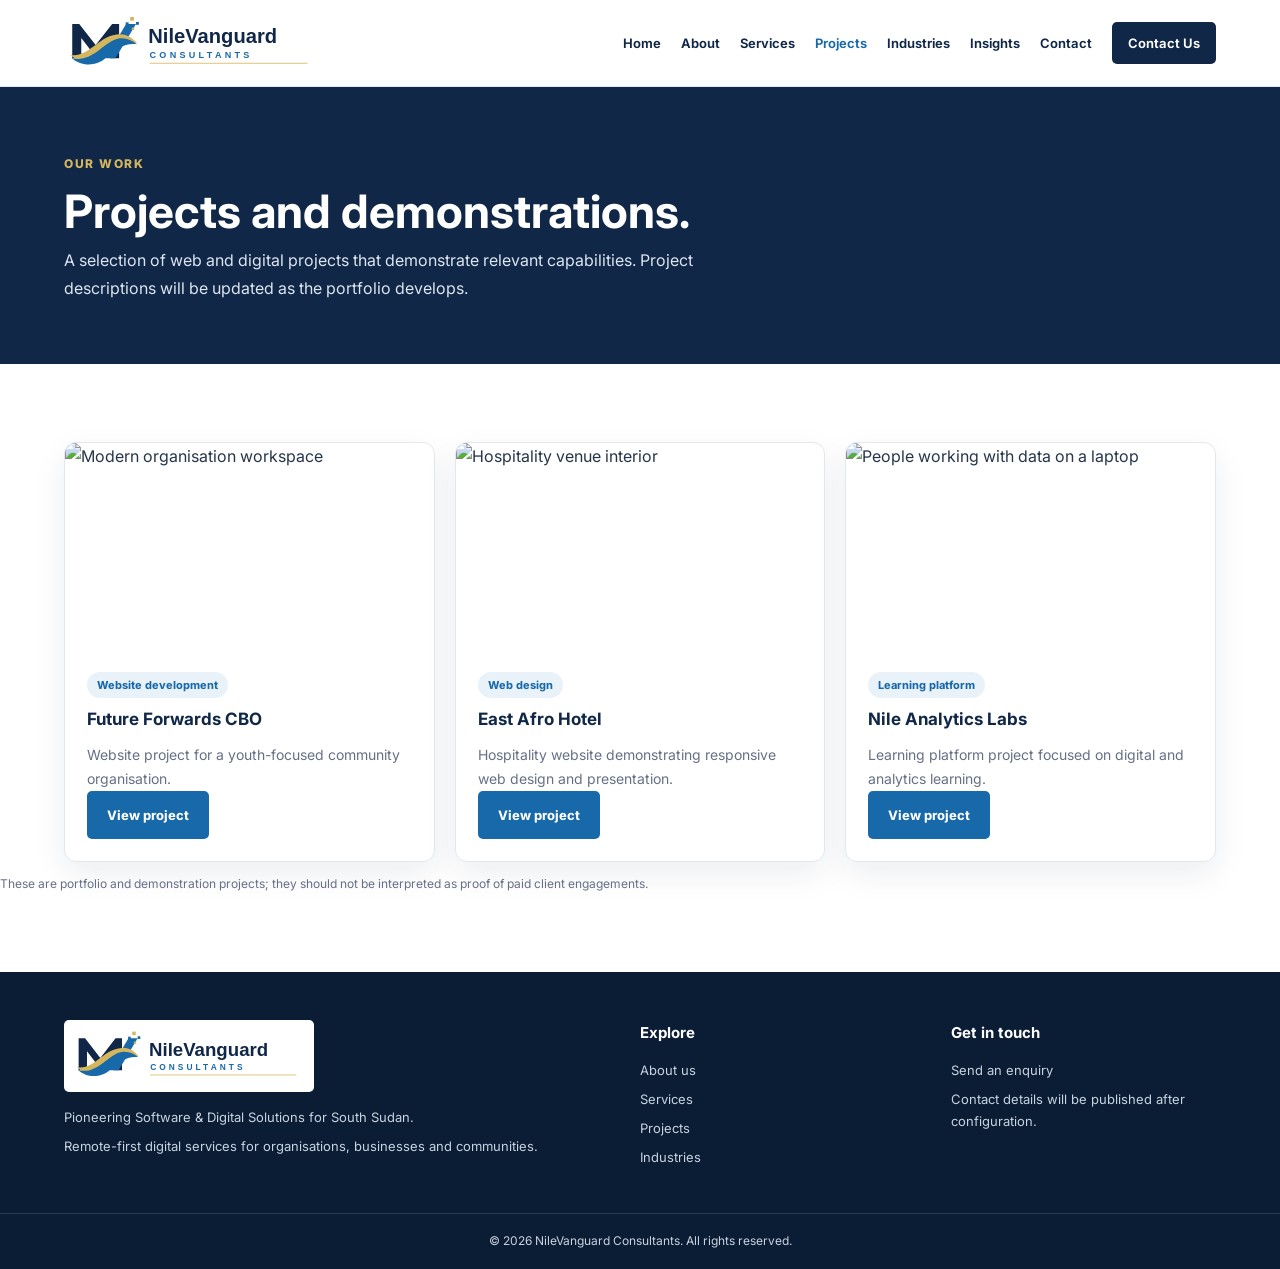
==== projects.html @ 3fd6c121 "first commit" ====
<!DOCTYPE html>
<html lang="en"><head><meta charset="UTF-8"><meta name="viewport" content="width=device-width, initial-scale=1.0">
<title>Projects | NileVanguard Consultants</title><meta name="description" content="Selected demonstration projects and portfolio work.">
<link rel="icon" href="assets/logo/favicon.svg" type="image/svg+xml"><link rel="stylesheet" href="css/style.css">
<link rel="preconnect" href="https://fonts.googleapis.com"><link rel="preconnect" href="https://fonts.gstatic.com" crossorigin>
<link href="https://fonts.googleapis.com/css2?family=Inter:wght@400;500;600;700;800&display=swap" rel="stylesheet"></head>
<body><header class="site-header"><div class="container navbar">
<a class="brand" href="index.html"><img src="assets/logo/nilevanguard-logo.svg" alt="NileVanguard Consultants"></a>
<button class="menu-toggle" id="menuToggle" aria-label="Open navigation" aria-expanded="false">☰</button>
<nav class="nav-links" id="navLinks"><a href="index.html" class="">Home</a><a href="about.html" class="">About</a><a href="services.html" class="">Services</a><a href="projects.html" class="active">Projects</a><a href="industries.html" class="">Industries</a><a href="insights.html" class="">Insights</a><a href="contact.html" class="">Contact</a><a class="nav-contact" href="contact.html">Contact Us</a></nav>
</div></header><main>
<section class="page-hero"><div class="container"><span class="eyebrow">Our work</span><h1>Projects and demonstrations.</h1><p>A selection of web and digital projects that demonstrate relevant capabilities. Project descriptions will be updated as the portfolio develops.</p></div></section>
<section class="section"><div class="container cards">
<article class="card project-card"><img src="https://images.unsplash.com/photo-1497366754035-f200968a6e72?auto=format&amp;fit=crop&amp;w=900&amp;q=80" alt="Modern organisation workspace"><div class="project-copy"><span class="tag">Website development</span><h3>Future Forwards CBO</h3><p>Website project for a youth-focused community organisation.</p><p><a class="btn btn-blue" href="https://nhialmabior.github.io/Future_Forwards_Complete/" target="_blank" rel="noopener">View project</a></p></div></article>
<article class="card project-card"><img src="https://images.unsplash.com/photo-1517248135467-4c7edcad34c4?auto=format&amp;fit=crop&amp;w=900&amp;q=80" alt="Hospitality venue interior"><div class="project-copy"><span class="tag">Web design</span><h3>East Afro Hotel</h3><p>Hospitality website demonstrating responsive web design and presentation.</p><p><a class="btn btn-blue" href="https://eastafrohotel.netlify.app/" target="_blank" rel="noopener">View project</a></p></div></article>
<article class="card project-card"><img src="https://images.unsplash.com/photo-1454165804606-c3d57bc86b40?auto=format&amp;fit=crop&amp;w=900&amp;q=80" alt="People working with data on a laptop"><div class="project-copy"><span class="tag">Learning platform</span><h3>Nile Analytics Labs</h3><p>Learning platform project focused on digital and analytics learning.</p><p><a class="btn btn-blue" href="https://nhialmabior.github.io/Nile-Analytics-Labs-Learning-Platform/" target="_blank" rel="noopener">View project</a></p></div></article>
</div><p class="form-note">These are portfolio and demonstration projects; they should not be interpreted as proof of paid client engagements.</p></section>
</main><footer class="site-footer"><div class="container footer-grid">
<div><img class="footer-logo" src="assets/logo/nilevanguard-logo.svg" alt="NileVanguard Consultants"><p>Pioneering Software &amp; Digital Solutions for South Sudan.</p><p>Remote-first digital services for organisations, businesses and communities.</p></div>
<div><h3>Explore</h3><a href="about.html">About us</a><a href="services.html">Services</a><a href="projects.html">Projects</a><a href="industries.html">Industries</a></div>
<div><h3>Get in touch</h3><a href="contact.html">Send an enquiry</a><p>Contact details will be published after configuration.</p></div>
</div><div class="footer-bottom"><div class="container">© <span class="year"></span> NileVanguard Consultants. All rights reserved.</div></div></footer><script src="js/main.js"></script></body></html>
---- css/style.css ----
:root {
  --navy: #102747;
  --blue: #1769AA;
  --gold: #D6B65D;
  --white: #FFFFFF;
  --light: #F3F5F7;
  --ink: #26364A;
  --muted: #667085;
  --line: #E3E8EF;
  --radius: 12px;
  --shadow: 0 12px 32px rgba(16,39,71,.08);
}
* { box-sizing: border-box; margin: 0; padding: 0; }
html { scroll-behavior: smooth; }
body { font-family: Inter, Arial, sans-serif; color: var(--ink); background: var(--white); line-height: 1.7; }
a { color: inherit; text-decoration: none; }
img { max-width: 100%; display: block; }
.container { width: min(1160px, 90%); margin-inline: auto; }
.site-header { background: var(--white); border-bottom: 1px solid var(--line); position: sticky; top: 0; z-index: 50; }
.navbar { min-height: 86px; display: flex; justify-content: space-between; align-items: center; gap: 24px; }
.brand img { width: 255px; }
.nav-links { display: flex; align-items: center; gap: 20px; }
.nav-links a { color: var(--navy); font-size: 13px; font-weight: 650; }
.nav-links a:hover, .nav-links a.active { color: var(--blue); }
.nav-links .nav-contact { background: var(--navy); color: var(--white); padding: 10px 16px; border-radius: 5px; }
.menu-toggle { display: none; border: 0; background: transparent; color: var(--navy); font-size: 28px; cursor: pointer; }
.hero { background: var(--navy); color: var(--white); padding: 76px 0; }
.hero-grid { display: grid; grid-template-columns: 1.02fr .98fr; align-items: center; gap: 52px; }
.eyebrow { color: var(--gold); font-size: 12px; font-weight: 800; letter-spacing: 1.5px; text-transform: uppercase; }
.hero h1 { font-size: clamp(36px, 4.4vw, 56px); line-height: 1.12; margin: 18px 0; letter-spacing: -1.8px; }
.hero h1 span { color: var(--gold); }
.hero p { color: #E1E8F0; max-width: 590px; margin-bottom: 28px; }
.hero-image { width: 100%; height: 390px; object-fit: cover; border-radius: var(--radius); border: 4px solid rgba(255,255,255,.12); }
.actions { display: flex; flex-wrap: wrap; gap: 12px; margin-top: 25px; }
.btn { display: inline-flex; justify-content: center; align-items: center; padding: 12px 19px; border-radius: 5px; font-size: 13px; font-weight: 750; border: 1px solid transparent; transition: .2s ease; cursor: pointer; }
.btn:hover { transform: translateY(-2px); }
.btn-gold { background: var(--gold); color: var(--navy); }
.btn-outline { border-color: #DCE5F0; color: var(--white); }
.btn-blue { background: var(--blue); color: var(--white); }
.btn-light { background: var(--white); color: var(--navy); border-color: var(--line); }
.section { padding: 78px 0; }
.section-light { background: var(--light); }
.section-navy { background: var(--navy); color: var(--white); }
.section-heading { max-width: 720px; margin: 0 auto 38px; text-align: center; }
.section-heading h2, .content h2 { color: var(--navy); font-size: clamp(27px, 3vw, 36px); line-height: 1.25; margin: 10px 0 14px; }
.section-heading p, .content p { color: var(--muted); }
.section-navy .section-heading h2, .section-navy .section-heading p { color: var(--white); }
.cards { display: grid; grid-template-columns: repeat(3, 1fr); gap: 20px; }
.card { background: var(--white); border: 1px solid var(--line); border-radius: var(--radius); padding: 26px; box-shadow: var(--shadow); }
.card-icon { width: 46px; height: 46px; border-radius: 9px; display: grid; place-items: center; background: #EAF2F9; color: var(--blue); font-size: 23px; font-weight: 800; margin-bottom: 17px; }
.card h3 { color: var(--navy); font-size: 17px; margin-bottom: 9px; }
.card p { color: var(--muted); font-size: 14px; }
.split { display: grid; grid-template-columns: 1fr 1fr; gap: 48px; align-items: center; }
.split-image { width: 100%; height: 360px; object-fit: cover; border-radius: var(--radius); }
.check-list { list-style: none; margin-top: 18px; }
.check-list li { margin: 10px 0; padding-left: 25px; position: relative; }
.check-list li:before { content: "✓"; color: var(--blue); font-weight: 800; position: absolute; left: 0; }
.page-hero { background: var(--navy); color: var(--white); padding: 62px 0; }
.page-hero h1 { font-size: clamp(32px, 4vw, 46px); margin: 8px 0; line-height: 1.2; }
.page-hero p { color: #DCE5F0; max-width: 720px; }
.content { max-width: 850px; }
.content h2 { margin-top: 25px; }
.content p { margin: 12px 0; }
.project-card { overflow: hidden; padding: 0; }
.project-card img { width: 100%; height: 205px; object-fit: cover; }
.project-card .project-copy { padding: 22px; }
.tag { display: inline-block; background: #EAF2F9; color: var(--blue); border-radius: 30px; padding: 4px 10px; font-size: 11px; font-weight: 750; margin: 0 5px 7px 0; }
.cta { background: var(--navy); color: var(--white); padding: 55px 0; }
.cta-inner { display: flex; align-items: center; justify-content: space-between; gap: 25px; }
.cta h2 { font-size: 29px; margin: 8px 0; }
.cta p { color: #DCE5F0; }
.form-grid { display: grid; grid-template-columns: 1fr 1fr; gap: 17px; }
.form-field { display: flex; flex-direction: column; gap: 6px; }
.form-field.full { grid-column: 1 / -1; }
.form-field label { color: var(--navy); font-size: 13px; font-weight: 700; }
.form-field input, .form-field select, .form-field textarea { width: 100%; border: 1px solid #CCD5E0; border-radius: 6px; padding: 12px; font: inherit; color: var(--ink); background: var(--white); }
.form-field textarea { min-height: 140px; resize: vertical; }
.form-note { font-size: 12px; color: var(--muted); margin-top: 12px; }
.site-footer { background: #0B1D35; color: var(--white); padding-top: 48px; }
.footer-grid { display: grid; grid-template-columns: 2fr 1fr 1fr; gap: 45px; padding-bottom: 38px; }
.footer-logo { width: 250px; background: var(--white); border-radius: 5px; padding: 7px; margin-bottom: 14px; }
.footer-grid p, .footer-grid a { display: block; color: #C8D2E0; font-size: 13px; margin: 7px 0; }
.footer-grid h3 { font-size: 15px; margin-bottom: 13px; }
.footer-bottom { border-top: 1px solid #263B56; padding: 17px 0; text-align: center; color: #C8D2E0; font-size: 12px; }
.whatsapp-float { position: fixed; right: 20px; bottom: 20px; z-index: 30; background: #176B50; color: white; padding: 12px 17px; border-radius: 30px; font-size: 13px; font-weight: 750; box-shadow: var(--shadow); }
.notice { background: #FFF8E7; border-left: 4px solid var(--gold); padding: 14px 17px; border-radius: 5px; color: #5D4A1E; font-size: 13px; margin: 18px 0; }
@media (max-width: 980px) {
  .nav-links { gap: 11px; }
  .nav-links a { font-size: 12px; }
  .cards { grid-template-columns: repeat(2, 1fr); }
}
@media (max-width: 760px) {
  .navbar { min-height: 74px; }
  .brand img { width: 215px; }
  .menu-toggle { display: block; }
  .nav-links { display: none; position: absolute; top: 74px; left: 0; width: 100%; padding: 18px 5%; background: var(--white); border-bottom: 1px solid var(--line); flex-direction: column; align-items: stretch; }
  .nav-links.open { display: flex; }
  .nav-links a { padding: 8px 0; font-size: 14px; }
  .nav-links .nav-contact { text-align: center; padding: 11px; }
  .hero { padding: 55px 0; }
  .hero-grid, .split { grid-template-columns: 1fr; gap: 30px; }
  .hero-image { height: 270px; }
  .section { padding: 58px 0; }
  .cards { grid-template-columns: 1fr; }
  .cta-inner { align-items: flex-start; flex-direction: column; }
  .footer-grid { grid-template-columns: 1fr; gap: 25px; }
  .form-grid { grid-template-columns: 1fr; }
  .form-field.full { grid-column: auto; }
}
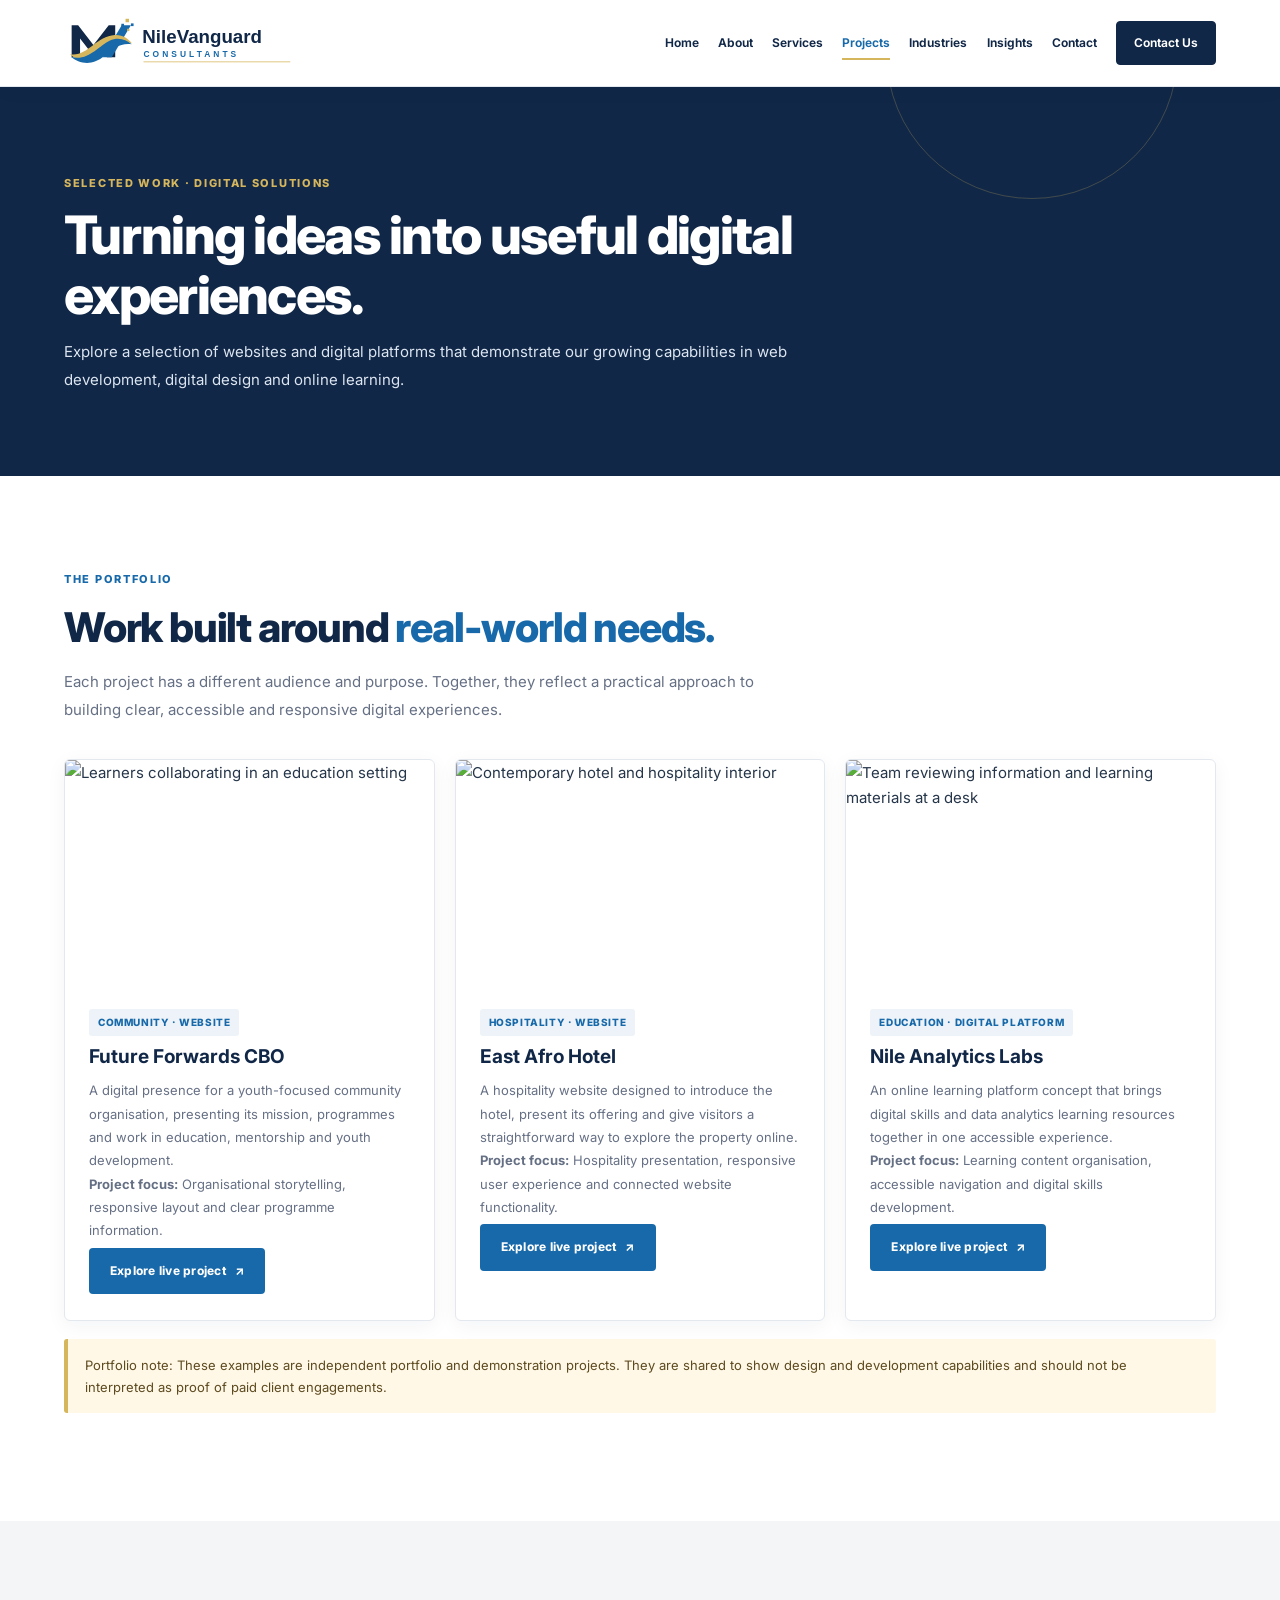
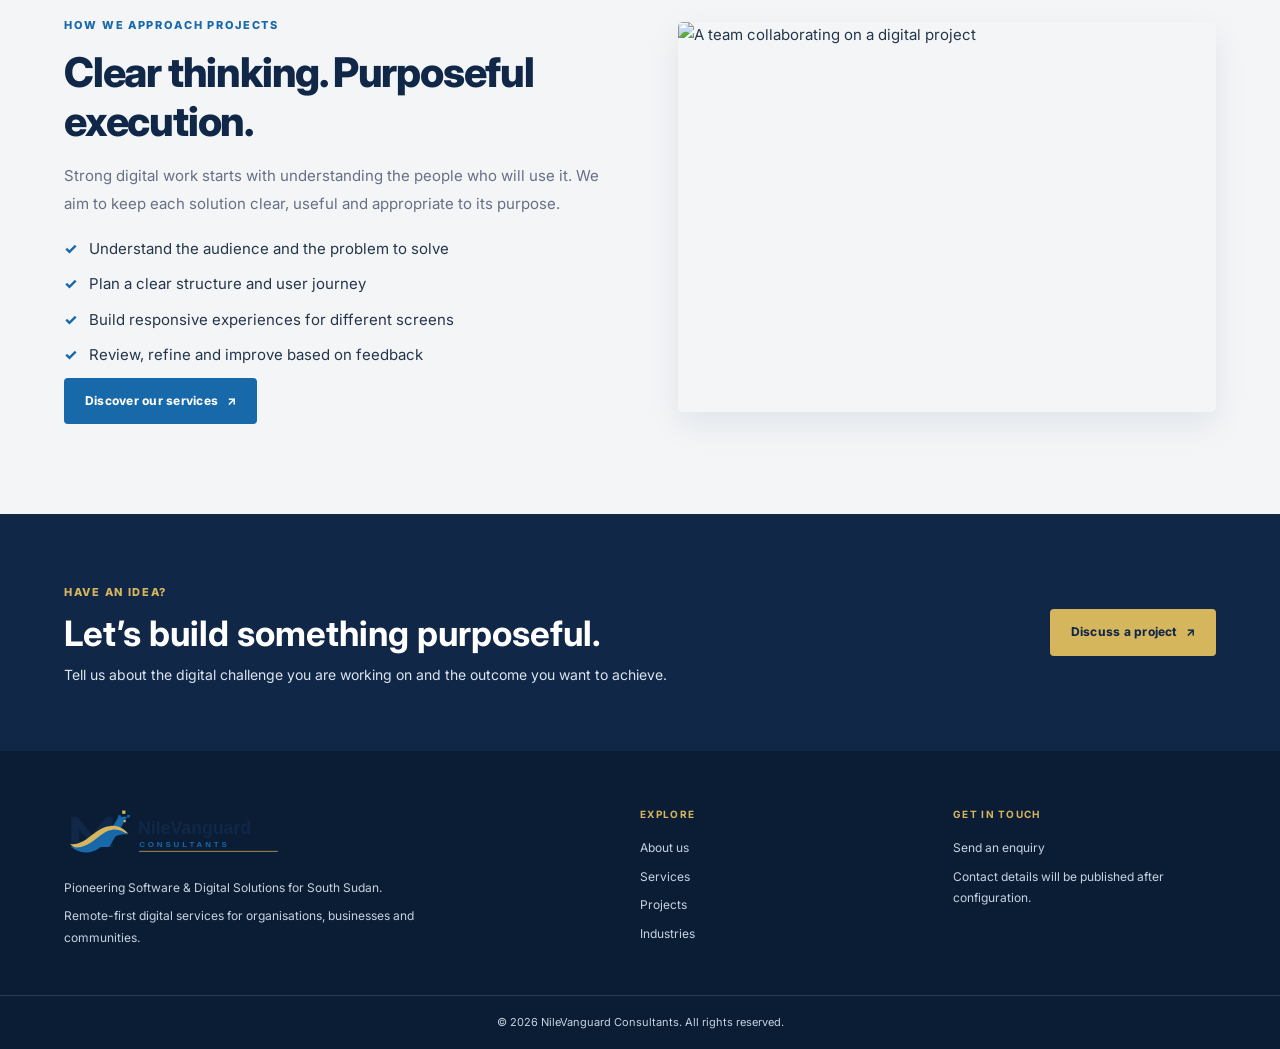
==== commit 48c792cf: "Redesign projects portfolio page" ====
--- a/projects.html
+++ b/projects.html
@@ -1,22 +1,129 @@
 <!DOCTYPE html>
-<html lang="en"><head><meta charset="UTF-8"><meta name="viewport" content="width=device-width, initial-scale=1.0">
-<title>Projects | NileVanguard Consultants</title><meta name="description" content="Selected demonstration projects and portfolio work.">
-<link rel="icon" href="assets/logo/favicon.svg" type="image/svg+xml"><link rel="stylesheet" href="css/style.css">
-<link rel="preconnect" href="https://fonts.googleapis.com"><link rel="preconnect" href="https://fonts.gstatic.com" crossorigin>
-<link href="https://fonts.googleapis.com/css2?family=Inter:wght@400;500;600;700;800&display=swap" rel="stylesheet"></head>
-<body><header class="site-header"><div class="container navbar">
-<a class="brand" href="index.html"><img src="assets/logo/nilevanguard-logo.svg" alt="NileVanguard Consultants"></a>
-<button class="menu-toggle" id="menuToggle" aria-label="Open navigation" aria-expanded="false">☰</button>
-<nav class="nav-links" id="navLinks"><a href="index.html" class="">Home</a><a href="about.html" class="">About</a><a href="services.html" class="">Services</a><a href="projects.html" class="active">Projects</a><a href="industries.html" class="">Industries</a><a href="insights.html" class="">Insights</a><a href="contact.html" class="">Contact</a><a class="nav-contact" href="contact.html">Contact Us</a></nav>
-</div></header><main>
-<section class="page-hero"><div class="container"><span class="eyebrow">Our work</span><h1>Projects and demonstrations.</h1><p>A selection of web and digital projects that demonstrate relevant capabilities. Project descriptions will be updated as the portfolio develops.</p></div></section>
-<section class="section"><div class="container cards">
-<article class="card project-card"><img src="https://images.unsplash.com/photo-1497366754035-f200968a6e72?auto=format&amp;fit=crop&amp;w=900&amp;q=80" alt="Modern organisation workspace"><div class="project-copy"><span class="tag">Website development</span><h3>Future Forwards CBO</h3><p>Website project for a youth-focused community organisation.</p><p><a class="btn btn-blue" href="https://nhialmabior.github.io/Future_Forwards_Complete/" target="_blank" rel="noopener">View project</a></p></div></article>
-<article class="card project-card"><img src="https://images.unsplash.com/photo-1517248135467-4c7edcad34c4?auto=format&amp;fit=crop&amp;w=900&amp;q=80" alt="Hospitality venue interior"><div class="project-copy"><span class="tag">Web design</span><h3>East Afro Hotel</h3><p>Hospitality website demonstrating responsive web design and presentation.</p><p><a class="btn btn-blue" href="https://eastafrohotel.netlify.app/" target="_blank" rel="noopener">View project</a></p></div></article>
-<article class="card project-card"><img src="https://images.unsplash.com/photo-1454165804606-c3d57bc86b40?auto=format&amp;fit=crop&amp;w=900&amp;q=80" alt="People working with data on a laptop"><div class="project-copy"><span class="tag">Learning platform</span><h3>Nile Analytics Labs</h3><p>Learning platform project focused on digital and analytics learning.</p><p><a class="btn btn-blue" href="https://nhialmabior.github.io/Nile-Analytics-Labs-Learning-Platform/" target="_blank" rel="noopener">View project</a></p></div></article>
-</div><p class="form-note">These are portfolio and demonstration projects; they should not be interpreted as proof of paid client engagements.</p></section>
-</main><footer class="site-footer"><div class="container footer-grid">
-<div><img class="footer-logo" src="assets/logo/nilevanguard-logo.svg" alt="NileVanguard Consultants"><p>Pioneering Software &amp; Digital Solutions for South Sudan.</p><p>Remote-first digital services for organisations, businesses and communities.</p></div>
-<div><h3>Explore</h3><a href="about.html">About us</a><a href="services.html">Services</a><a href="projects.html">Projects</a><a href="industries.html">Industries</a></div>
-<div><h3>Get in touch</h3><a href="contact.html">Send an enquiry</a><p>Contact details will be published after configuration.</p></div>
-</div><div class="footer-bottom"><div class="container">© <span class="year"></span> NileVanguard Consultants. All rights reserved.</div></div></footer><script src="js/main.js"></script></body></html>+<html lang="en">
+<head>
+<meta charset="UTF-8">
+<meta name="viewport" content="width=device-width, initial-scale=1.0">
+<title>Projects &amp; Portfolio | NileVanguard Consultants</title>
+<meta name="description" content="Explore selected web design, website development and digital learning projects in the NileVanguard Consultants portfolio.">
+<link rel="icon" href="assets/logo/favicon.svg" type="image/svg+xml">
+<link rel="stylesheet" href="css/style.css">
+<link rel="preconnect" href="https://fonts.googleapis.com">
+<link rel="preconnect" href="https://fonts.gstatic.com" crossorigin>
+<link href="https://fonts.googleapis.com/css2?family=Inter:wght@400;500;600;700;800&display=swap" rel="stylesheet">
+</head>
+<body>
+<header class="site-header">
+  <div class="container navbar">
+    <a class="brand" href="index.html"><img src="assets/logo/nilevanguard-logo.svg" alt="NileVanguard Consultants"></a>
+    <button class="menu-toggle" id="menuToggle" aria-label="Open navigation" aria-expanded="false">☰</button>
+    <nav class="nav-links" id="navLinks">
+      <a href="index.html">Home</a><a href="about.html">About</a><a href="services.html">Services</a>
+      <a href="projects.html" class="active" aria-current="page">Projects</a><a href="industries.html">Industries</a>
+      <a href="insights.html">Insights</a><a href="contact.html">Contact</a><a class="nav-contact" href="contact.html">Contact Us</a>
+    </nav>
+  </div>
+</header>
+
+<main>
+  <section class="page-hero">
+    <div class="container">
+      <span class="eyebrow">Selected work · Digital solutions</span>
+      <h1>Turning ideas into useful digital experiences.</h1>
+      <p>Explore a selection of websites and digital platforms that demonstrate our growing capabilities in web development, digital design and online learning.</p>
+    </div>
+  </section>
+
+  <section class="section">
+    <div class="container">
+      <div class="section-topline">
+        <div class="section-heading section-heading-left">
+          <span class="eyebrow">The portfolio</span>
+          <h2>Work built around <span>real-world needs.</span></h2>
+          <p>Each project has a different audience and purpose. Together, they reflect a practical approach to building clear, accessible and responsive digital experiences.</p>
+        </div>
+      </div>
+
+      <div class="cards">
+        <article class="card project-card">
+          <img src="https://images.unsplash.com/photo-1529390079861-591de354faf5?auto=format&amp;fit=crop&amp;w=1000&amp;q=85" alt="Learners collaborating in an education setting" loading="lazy">
+          <div class="project-copy">
+            <span class="tag">Community · Website</span>
+            <h3>Future Forwards CBO</h3>
+            <p>A digital presence for a youth-focused community organisation, presenting its mission, programmes and work in education, mentorship and youth development.</p>
+            <p><strong>Project focus:</strong> Organisational storytelling, responsive layout and clear programme information.</p>
+            <a class="btn btn-blue" href="https://nhialmabior.github.io/Future_Forwards_Complete/" target="_blank" rel="noopener noreferrer">Explore live project <span aria-hidden="true">↗</span></a>
+          </div>
+        </article>
+
+        <article class="card project-card">
+          <img src="https://images.unsplash.com/photo-1517248135467-4c7edcad34c4?auto=format&amp;fit=crop&amp;w=1000&amp;q=85" alt="Contemporary hotel and hospitality interior" loading="lazy">
+          <div class="project-copy">
+            <span class="tag">Hospitality · Website</span>
+            <h3>East Afro Hotel</h3>
+            <p>A hospitality website designed to introduce the hotel, present its offering and give visitors a straightforward way to explore the property online.</p>
+            <p><strong>Project focus:</strong> Hospitality presentation, responsive user experience and connected website functionality.</p>
+            <a class="btn btn-blue" href="https://eastafrohotel.netlify.app/" target="_blank" rel="noopener noreferrer">Explore live project <span aria-hidden="true">↗</span></a>
+          </div>
+        </article>
+
+        <article class="card project-card">
+          <img src="https://images.unsplash.com/photo-1454165804606-c3d57bc86b40?auto=format&amp;fit=crop&amp;w=1000&amp;q=85" alt="Team reviewing information and learning materials at a desk" loading="lazy">
+          <div class="project-copy">
+            <span class="tag">Education · Digital platform</span>
+            <h3>Nile Analytics Labs</h3>
+            <p>An online learning platform concept that brings digital skills and data analytics learning resources together in one accessible experience.</p>
+            <p><strong>Project focus:</strong> Learning content organisation, accessible navigation and digital skills development.</p>
+            <a class="btn btn-blue" href="https://nhialmabior.github.io/Nile-Analytics-Labs-Learning-Platform/" target="_blank" rel="noopener noreferrer">Explore live project <span aria-hidden="true">↗</span></a>
+          </div>
+        </article>
+      </div>
+
+      <div class="notice">Portfolio note: These examples are independent portfolio and demonstration projects. They are shared to show design and development capabilities and should not be interpreted as proof of paid client engagements.</div>
+    </div>
+  </section>
+
+  <section class="section section-light">
+    <div class="container split">
+      <div class="content">
+        <span class="eyebrow">How we approach projects</span>
+        <h2>Clear thinking. <span>Purposeful execution.</span></h2>
+        <p>Strong digital work starts with understanding the people who will use it. We aim to keep each solution clear, useful and appropriate to its purpose.</p>
+        <ul class="check-list">
+          <li>Understand the audience and the problem to solve</li>
+          <li>Plan a clear structure and user journey</li>
+          <li>Build responsive experiences for different screens</li>
+          <li>Review, refine and improve based on feedback</li>
+        </ul>
+        <a class="btn btn-blue" href="services.html">Discover our services <span aria-hidden="true">↗</span></a>
+      </div>
+      <img class="split-image" src="https://images.unsplash.com/photo-1551434678-e076c223a692?auto=format&amp;fit=crop&amp;w=1100&amp;q=85" alt="A team collaborating on a digital project" loading="lazy">
+    </div>
+  </section>
+
+  <section class="cta">
+    <div class="container cta-inner">
+      <div>
+        <span class="eyebrow">Have an idea?</span>
+        <h2>Let’s build something purposeful.</h2>
+        <p>Tell us about the digital challenge you are working on and the outcome you want to achieve.</p>
+      </div>
+      <a class="btn btn-gold" href="contact.html">Discuss a project <span aria-hidden="true">↗</span></a>
+    </div>
+  </section>
+</main>
+
+<footer class="site-footer">
+  <div class="container footer-grid">
+    <div>
+      <img class="footer-logo" src="assets/logo/nilevanguard-logo.svg" alt="NileVanguard Consultants">
+      <p>Pioneering Software &amp; Digital Solutions for South Sudan.</p>
+      <p>Remote-first digital services for organisations, businesses and communities.</p>
+    </div>
+    <div><h3>Explore</h3><a href="about.html">About us</a><a href="services.html">Services</a><a href="projects.html">Projects</a><a href="industries.html">Industries</a></div>
+    <div><h3>Get in touch</h3><a href="contact.html">Send an enquiry</a><p>Contact details will be published after configuration.</p></div>
+  </div>
+  <div class="footer-bottom"><div class="container">© <span class="year"></span> NileVanguard Consultants. All rights reserved.</div></div>
+</footer>
+<script src="js/main.js"></script>
+</body>
+</html>
--- a/css/style.css
+++ b/css/style.css
@@ -1,110 +1,179 @@
-
-:root {
-  --navy: #102747;
-  --blue: #1769AA;
-  --gold: #D6B65D;
-  --white: #FFFFFF;
-  --light: #F3F5F7;
-  --ink: #26364A;
-  --muted: #667085;
-  --line: #E3E8EF;
-  --radius: 12px;
-  --shadow: 0 12px 32px rgba(16,39,71,.08);
+:root{
+  --navy:#102747;--blue:#1769AA;--gold:#D6B65D;--white:#FFFFFF;--light:#F3F5F7;
+  --ink:#26364A;--muted:#667085;--line:#E3E8EF;--radius:8px;
+  --shadow:0 12px 32px rgba(16,39,71,.08);--shadow-soft:0 5px 20px rgba(16,39,71,.05);
 }
-* { box-sizing: border-box; margin: 0; padding: 0; }
-html { scroll-behavior: smooth; }
-body { font-family: Inter, Arial, sans-serif; color: var(--ink); background: var(--white); line-height: 1.7; }
-a { color: inherit; text-decoration: none; }
-img { max-width: 100%; display: block; }
-.container { width: min(1160px, 90%); margin-inline: auto; }
-.site-header { background: var(--white); border-bottom: 1px solid var(--line); position: sticky; top: 0; z-index: 50; }
-.navbar { min-height: 86px; display: flex; justify-content: space-between; align-items: center; gap: 24px; }
-.brand img { width: 255px; }
-.nav-links { display: flex; align-items: center; gap: 20px; }
-.nav-links a { color: var(--navy); font-size: 13px; font-weight: 650; }
-.nav-links a:hover, .nav-links a.active { color: var(--blue); }
-.nav-links .nav-contact { background: var(--navy); color: var(--white); padding: 10px 16px; border-radius: 5px; }
-.menu-toggle { display: none; border: 0; background: transparent; color: var(--navy); font-size: 28px; cursor: pointer; }
-.hero { background: var(--navy); color: var(--white); padding: 76px 0; }
-.hero-grid { display: grid; grid-template-columns: 1.02fr .98fr; align-items: center; gap: 52px; }
-.eyebrow { color: var(--gold); font-size: 12px; font-weight: 800; letter-spacing: 1.5px; text-transform: uppercase; }
-.hero h1 { font-size: clamp(36px, 4.4vw, 56px); line-height: 1.12; margin: 18px 0; letter-spacing: -1.8px; }
-.hero h1 span { color: var(--gold); }
-.hero p { color: #E1E8F0; max-width: 590px; margin-bottom: 28px; }
-.hero-image { width: 100%; height: 390px; object-fit: cover; border-radius: var(--radius); border: 4px solid rgba(255,255,255,.12); }
-.actions { display: flex; flex-wrap: wrap; gap: 12px; margin-top: 25px; }
-.btn { display: inline-flex; justify-content: center; align-items: center; padding: 12px 19px; border-radius: 5px; font-size: 13px; font-weight: 750; border: 1px solid transparent; transition: .2s ease; cursor: pointer; }
-.btn:hover { transform: translateY(-2px); }
-.btn-gold { background: var(--gold); color: var(--navy); }
-.btn-outline { border-color: #DCE5F0; color: var(--white); }
-.btn-blue { background: var(--blue); color: var(--white); }
-.btn-light { background: var(--white); color: var(--navy); border-color: var(--line); }
-.section { padding: 78px 0; }
-.section-light { background: var(--light); }
-.section-navy { background: var(--navy); color: var(--white); }
-.section-heading { max-width: 720px; margin: 0 auto 38px; text-align: center; }
-.section-heading h2, .content h2 { color: var(--navy); font-size: clamp(27px, 3vw, 36px); line-height: 1.25; margin: 10px 0 14px; }
-.section-heading p, .content p { color: var(--muted); }
-.section-navy .section-heading h2, .section-navy .section-heading p { color: var(--white); }
-.cards { display: grid; grid-template-columns: repeat(3, 1fr); gap: 20px; }
-.card { background: var(--white); border: 1px solid var(--line); border-radius: var(--radius); padding: 26px; box-shadow: var(--shadow); }
-.card-icon { width: 46px; height: 46px; border-radius: 9px; display: grid; place-items: center; background: #EAF2F9; color: var(--blue); font-size: 23px; font-weight: 800; margin-bottom: 17px; }
-.card h3 { color: var(--navy); font-size: 17px; margin-bottom: 9px; }
-.card p { color: var(--muted); font-size: 14px; }
-.split { display: grid; grid-template-columns: 1fr 1fr; gap: 48px; align-items: center; }
-.split-image { width: 100%; height: 360px; object-fit: cover; border-radius: var(--radius); }
-.check-list { list-style: none; margin-top: 18px; }
-.check-list li { margin: 10px 0; padding-left: 25px; position: relative; }
-.check-list li:before { content: "✓"; color: var(--blue); font-weight: 800; position: absolute; left: 0; }
-.page-hero { background: var(--navy); color: var(--white); padding: 62px 0; }
-.page-hero h1 { font-size: clamp(32px, 4vw, 46px); margin: 8px 0; line-height: 1.2; }
-.page-hero p { color: #DCE5F0; max-width: 720px; }
-.content { max-width: 850px; }
-.content h2 { margin-top: 25px; }
-.content p { margin: 12px 0; }
-.project-card { overflow: hidden; padding: 0; }
-.project-card img { width: 100%; height: 205px; object-fit: cover; }
-.project-card .project-copy { padding: 22px; }
-.tag { display: inline-block; background: #EAF2F9; color: var(--blue); border-radius: 30px; padding: 4px 10px; font-size: 11px; font-weight: 750; margin: 0 5px 7px 0; }
-.cta { background: var(--navy); color: var(--white); padding: 55px 0; }
-.cta-inner { display: flex; align-items: center; justify-content: space-between; gap: 25px; }
-.cta h2 { font-size: 29px; margin: 8px 0; }
-.cta p { color: #DCE5F0; }
-.form-grid { display: grid; grid-template-columns: 1fr 1fr; gap: 17px; }
-.form-field { display: flex; flex-direction: column; gap: 6px; }
-.form-field.full { grid-column: 1 / -1; }
-.form-field label { color: var(--navy); font-size: 13px; font-weight: 700; }
-.form-field input, .form-field select, .form-field textarea { width: 100%; border: 1px solid #CCD5E0; border-radius: 6px; padding: 12px; font: inherit; color: var(--ink); background: var(--white); }
-.form-field textarea { min-height: 140px; resize: vertical; }
-.form-note { font-size: 12px; color: var(--muted); margin-top: 12px; }
-.site-footer { background: #0B1D35; color: var(--white); padding-top: 48px; }
-.footer-grid { display: grid; grid-template-columns: 2fr 1fr 1fr; gap: 45px; padding-bottom: 38px; }
-.footer-logo { width: 250px; background: var(--white); border-radius: 5px; padding: 7px; margin-bottom: 14px; }
-.footer-grid p, .footer-grid a { display: block; color: #C8D2E0; font-size: 13px; margin: 7px 0; }
-.footer-grid h3 { font-size: 15px; margin-bottom: 13px; }
-.footer-bottom { border-top: 1px solid #263B56; padding: 17px 0; text-align: center; color: #C8D2E0; font-size: 12px; }
-.whatsapp-float { position: fixed; right: 20px; bottom: 20px; z-index: 30; background: #176B50; color: white; padding: 12px 17px; border-radius: 30px; font-size: 13px; font-weight: 750; box-shadow: var(--shadow); }
-.notice { background: #FFF8E7; border-left: 4px solid var(--gold); padding: 14px 17px; border-radius: 5px; color: #5D4A1E; font-size: 13px; margin: 18px 0; }
-@media (max-width: 980px) {
-  .nav-links { gap: 11px; }
-  .nav-links a { font-size: 12px; }
-  .cards { grid-template-columns: repeat(2, 1fr); }
+*{box-sizing:border-box;margin:0;padding:0}
+html{scroll-behavior:smooth;scroll-padding-top:100px}
+body{font-family:Inter,Arial,sans-serif;color:var(--ink);background:var(--white);line-height:1.7;font-size:15px;-webkit-font-smoothing:antialiased}
+a{color:inherit;text-decoration:none}
+img{display:block;max-width:100%}
+button,input,select,textarea{font:inherit}
+.container{width:min(1200px,90%);margin-inline:auto}
+.site-header{position:sticky;top:0;z-index:100;background:#fff;border-bottom:1px solid var(--line);box-shadow:0 4px 18px rgba(16,39,71,.035)}
+.navbar{min-height:86px;display:flex;align-items:center;justify-content:space-between;gap:24px}
+.brand{display:inline-flex;align-items:center;flex-shrink:0}
+.brand img{width:238px;max-height:62px;object-fit:contain;object-position:left center}
+.nav-links{display:flex;align-items:center;gap:clamp(12px,1.5vw,22px)}
+.nav-links a{position:relative;color:var(--navy);font-size:12px;font-weight:650;white-space:nowrap;transition:color .2s ease}
+.nav-links a:not(.nav-contact){padding:12px 0}
+.nav-links a:not(.nav-contact)::after{content:"";position:absolute;left:0;right:100%;bottom:5px;height:2px;background:var(--gold);transition:right .2s ease}
+.nav-links a:not(.nav-contact):hover,.nav-links a:not(.nav-contact).active{color:var(--blue)}
+.nav-links a:not(.nav-contact):hover::after,.nav-links a:not(.nav-contact).active::after{right:0}
+.nav-links .nav-contact{padding:11px 17px;background:var(--navy);color:#fff;border:1px solid var(--navy);border-radius:4px}
+.nav-links .nav-contact:hover{background:var(--blue);border-color:var(--blue)}
+.menu-toggle{display:none;border:1px solid var(--line);background:#fff;color:var(--navy);width:42px;height:42px;border-radius:5px;font-size:24px;cursor:pointer}
+.eyebrow{display:inline-block;color:var(--blue);font-size:11px;font-weight:800;letter-spacing:1.7px;text-transform:uppercase}
+.hero{background:var(--navy);color:#fff;padding:clamp(65px,7vw,98px) 0;overflow:hidden}
+.home-hero{background:var(--navy)}
+.hero-grid{display:grid;grid-template-columns:1.04fr .96fr;align-items:center;gap:clamp(35px,5vw,70px)}
+.hero-copy{max-width:630px}
+.hero .eyebrow,.page-hero .eyebrow,.cta .eyebrow{color:var(--gold)}
+.hero h1{max-width:700px;font-size:clamp(40px,5vw,64px);line-height:1.08;letter-spacing:-2.3px;font-weight:800;margin:17px 0 20px}
+.hero h1 span{color:var(--gold)}
+.hero p{max-width:570px;color:#DCE5F0;font-size:16px;line-height:1.85}
+.actions{display:flex;flex-wrap:wrap;gap:12px;margin-top:27px}
+.btn{display:inline-flex;align-items:center;justify-content:center;gap:9px;min-height:46px;padding:12px 20px;border:1px solid transparent;border-radius:4px;font-size:12px;font-weight:750;letter-spacing:.02em;cursor:pointer;transition:transform .2s ease,background .2s ease,border-color .2s ease,box-shadow .2s ease}
+.btn:hover{transform:translateY(-2px);box-shadow:0 8px 20px rgba(16,39,71,.14)}
+.btn-gold{background:var(--gold);color:var(--navy)}
+.btn-gold:hover{background:#E3C979}
+.btn-outline{border-color:rgba(255,255,255,.6);color:#fff}
+.btn-outline:hover{background:#fff;color:var(--navy)}
+.btn-blue{background:var(--blue);color:#fff}
+.btn-blue:hover{background:var(--navy)}
+.btn-light{background:#fff;color:var(--navy);border-color:var(--line)}
+.hero-note{display:flex;align-items:center;margin-top:28px;color:#DCE5F0;font-size:12px}
+.hero-note-mark,.caption-dot{display:inline-block;width:7px;height:7px;border-radius:50%;background:var(--gold);margin-right:9px;flex:0 0 auto}
+.hero-visual{position:relative;padding:0 0 34px 24px;min-width:0}
+.hero-visual::before{content:"";position:absolute;left:0;bottom:0;width:62%;height:68%;border-left:1px solid rgba(214,182,93,.75);border-bottom:1px solid rgba(214,182,93,.75);pointer-events:none}
+.hero-image{position:relative;width:100%;height:clamp(330px,37vw,470px);object-fit:cover;object-position:center;border:6px solid rgba(255,255,255,.1);border-radius:4px}
+.hero-image-caption{position:absolute;left:0;bottom:0;background:#fff;color:var(--navy);padding:12px 16px;font-size:11px;font-weight:700;box-shadow:var(--shadow)}
+.hero-image-index{position:absolute;right:0;bottom:0;color:#fff;font-size:10px;letter-spacing:1.4px}
+.hero-image-index span{color:var(--gold);padding:0 5px}
+.trust-strip{background:#fff;border-bottom:1px solid var(--line)}
+.trust-strip-inner{min-height:68px;display:flex;align-items:center;justify-content:space-between;gap:18px;color:var(--navy);font-size:12px;font-weight:650}
+.trust-strip-inner>span{color:var(--blue);font-size:10px;letter-spacing:1.4px;font-weight:800}
+.trust-strip-inner i{height:4px;width:4px;background:var(--gold);border-radius:50%;flex:0 0 auto}
+.section{padding:clamp(64px,7vw,94px) 0}
+.section-light{background:var(--light)}
+.section-navy{background:var(--navy);color:#fff}
+.intro-grid{display:grid;grid-template-columns:1fr 1fr;gap:clamp(35px,7vw,100px);align-items:start}
+.intro-heading h2,.portfolio-grid h2,.approach-copy h2,.section-heading h2,.content h2{color:var(--navy);font-size:clamp(29px,3.2vw,42px);line-height:1.2;letter-spacing:-1.2px;font-weight:800;margin:12px 0 16px}
+.intro-heading h2 span,.portfolio-grid h2 span,.approach-copy h2 span,.section-heading h2 span{color:var(--blue)}
+.intro-copy p,.portfolio-grid>div>p,.approach-copy>p{color:var(--muted);line-height:1.9;margin:0 0 14px}
+.text-link{display:inline-flex;align-items:center;gap:10px;color:var(--blue);font-size:13px;font-weight:800;margin-top:13px}
+.text-link span{font-size:18px;transition:transform .2s ease}
+.text-link:hover span{transform:translateX(4px)}
+.section-topline{display:flex;align-items:flex-end;justify-content:space-between;gap:25px;margin-bottom:35px}
+.section-heading{max-width:720px;margin:0 auto 38px;text-align:center}
+.section-heading-left{margin:0; text-align:left}
+.section-heading p,.content p{color:var(--muted);line-height:1.85}
+.home-service-grid{display:grid;grid-template-columns:repeat(3,1fr);gap:17px}
+.home-service-card{position:relative;display:flex;flex-direction:column;min-height:220px;padding:25px;background:#fff;border:1px solid var(--line);border-radius:6px;box-shadow:var(--shadow-soft);transition:transform .22s ease,border-color .22s ease,box-shadow .22s ease}
+.home-service-card:hover{transform:translateY(-5px);border-color:#C7D5E3;box-shadow:var(--shadow)}
+.service-number{position:absolute;top:23px;right:24px;color:#9AA8B8;font-size:10px;font-weight:800;letter-spacing:1px}
+.service-symbol{display:grid;place-items:center;width:43px;height:43px;margin-bottom:22px;background:#EDF3F8;color:var(--blue);border-radius:5px;font-size:20px;font-weight:800}
+.home-service-card h3{max-width:250px;color:var(--navy);font-size:16px;line-height:1.4;margin-bottom:8px}
+.home-service-card p{color:var(--muted);font-size:13px;line-height:1.7}
+.service-arrow{position:absolute;right:23px;bottom:20px;color:var(--blue);font-size:18px}
+.approach-grid{display:grid;grid-template-columns:1fr 1fr;align-items:center;gap:clamp(38px,6vw,85px)}
+.approach-image-wrap{position:relative;padding:0 0 24px 24px}
+.approach-image-wrap::before{content:"";position:absolute;left:0;bottom:0;width:55%;height:55%;border-left:2px solid var(--gold);border-bottom:2px solid var(--gold)}
+.approach-image{position:relative;width:100%;height:410px;object-fit:cover;border-radius:4px;box-shadow:var(--shadow)}
+.image-side-label{position:absolute;left:-10px;top:30px;writing-mode:vertical-rl;transform:rotate(180deg);background:var(--navy);color:#fff;padding:12px 8px;font-size:9px;font-weight:800;letter-spacing:1.5px}
+.approach-points{margin:25px 0 28px}
+.approach-points>div{display:flex;gap:18px;padding:13px 0;border-bottom:1px solid var(--line)}
+.approach-points b{color:var(--gold);font-size:12px;letter-spacing:1px}
+.approach-points span{display:flex;flex-direction:column}
+.approach-points strong{color:var(--navy);font-size:14px}
+.approach-points small{color:var(--muted);font-size:12px;margin-top:2px}
+.sector-grid{display:grid;grid-template-columns:repeat(4,1fr);gap:16px}
+.sector-card{position:relative;min-height:285px;overflow:hidden;background:var(--navy);color:#fff;border-radius:5px}
+.sector-card::after{content:"";position:absolute;inset:45% 0 0;background:#102747;opacity:.72}
+.sector-card img{width:100%;height:285px;object-fit:cover;transition:transform .45s ease}
+.sector-card:hover img{transform:scale(1.05)}
+.sector-card>span,.sector-card h3{position:absolute;z-index:1;left:20px}
+.sector-card>span{bottom:61px;color:var(--gold);font-size:9px;font-weight:800;letter-spacing:1.2px}
+.sector-card h3{bottom:22px;font-size:19px}
+.portfolio-grid{display:grid;grid-template-columns:.85fr 1.15fr;gap:clamp(35px,6vw,80px);align-items:center}
+.portfolio-preview{position:relative;min-height:340px;background:var(--navy);overflow:hidden;border-radius:5px}
+.portfolio-preview>img{width:100%;height:340px;object-fit:cover;opacity:.78}
+.portfolio-preview>div{position:absolute;inset:auto 0 0;padding:25px;background:var(--navy);color:#fff;display:grid;gap:7px}
+.portfolio-preview>div span{color:var(--gold);font-size:9px;font-weight:800;letter-spacing:1.4px}
+.portfolio-preview>div strong{font-size:21px;line-height:1.3}
+.portfolio-preview>div a{position:absolute;right:25px;bottom:26px;color:var(--gold);font-size:24px}
+.page-hero{position:relative;overflow:hidden;background:var(--navy);color:#fff;padding:clamp(58px,6.5vw,82px) 0}
+.page-hero::after{content:"";position:absolute;right:8%;top:-180px;width:290px;height:290px;border:1px solid rgba(214,182,93,.25);border-radius:50%;pointer-events:none}
+.page-hero .container{position:relative;z-index:1}
+.page-hero h1{max-width:850px;font-size:clamp(34px,4.2vw,53px);line-height:1.14;letter-spacing:-1.7px;font-weight:800;margin:10px 0 13px}
+.page-hero p{max-width:740px;color:#DCE5F0;font-size:15px;line-height:1.85}
+.cards{display:grid;grid-template-columns:repeat(3,minmax(0,1fr));gap:20px}
+.card{min-width:0;background:#fff;border:1px solid var(--line);border-radius:6px;padding:27px;box-shadow:var(--shadow-soft);transition:transform .22s ease,border-color .22s ease,box-shadow .22s ease}
+.card:hover{transform:translateY(-4px);border-color:#C9D6E2;box-shadow:var(--shadow)}
+.card-icon{display:grid;place-items:center;width:48px;height:48px;margin-bottom:18px;border-radius:5px;background:#EDF3F8;border:1px solid #DDE7F0;color:var(--blue);font-size:21px;font-weight:800}
+.card h3{color:var(--navy);font-size:17px;line-height:1.4;margin-bottom:9px}
+.card p{color:var(--muted);font-size:13px;line-height:1.8}
+.split{display:grid;grid-template-columns:1fr 1fr;gap:clamp(35px,6vw,76px);align-items:center}
+.content{max-width:850px}
+.content h2{margin-top:12px}
+.content p{margin:12px 0}
+.split-image{width:100%;height:390px;object-fit:cover;border-radius:5px;box-shadow:var(--shadow)}
+.check-list{list-style:none;margin-top:18px}
+.check-list li{position:relative;margin:10px 0;padding-left:25px}
+.check-list li::before{content:"✓";position:absolute;left:0;color:var(--blue);font-weight:800}
+.project-card{overflow:hidden;padding:0}
+.project-card img{width:100%;height:225px;object-fit:cover;transition:transform .4s ease}
+.project-card:hover img{transform:scale(1.035)}
+.project-card .project-copy{padding:23px 24px 26px}
+.project-card .project-copy h3{font-size:19px}
+.tag{display:inline-block;margin:0 5px 8px 0;padding:5px 9px;border-radius:3px;background:#EDF3F8;color:var(--blue);font-size:10px;font-weight:800;letter-spacing:.6px;text-transform:uppercase}
+.project-card .btn{margin-top:5px}
+.cta{background:var(--navy);color:#fff;padding:clamp(45px,5vw,65px) 0}
+.cta-inner{display:flex;align-items:center;justify-content:space-between;gap:28px}
+.cta h2{font-size:clamp(25px,3vw,35px);line-height:1.2;margin:9px 0}
+.cta p{max-width:650px;color:#DCE5F0;font-size:14px}
+.form-grid{display:grid;grid-template-columns:1fr 1fr;gap:18px}
+.form-field{display:flex;flex-direction:column;gap:6px}
+.form-field.full{grid-column:1/-1}
+.form-field label{color:var(--navy);font-size:12px;font-weight:750}
+.form-field input,.form-field select,.form-field textarea{width:100%;border:1px solid #CCD6E1;border-radius:4px;padding:12px 13px;background:#fff;color:var(--ink);font-size:14px;transition:border-color .2s ease,box-shadow .2s ease}
+.form-field textarea{min-height:145px;resize:vertical}
+.form-field input:focus,.form-field select:focus,.form-field textarea:focus{outline:none;border-color:var(--blue);box-shadow:0 0 0 3px rgba(23,105,170,.12)}
+.form-note{margin-top:13px;color:var(--muted);font-size:12px;line-height:1.7}
+.notice{margin:18px 0;padding:15px 17px;background:#FFF8E7;border-left:4px solid var(--gold);border-radius:3px;color:#5D4A1E;font-size:13px}
+.site-footer{background:#0B1D35;color:#fff;padding-top:55px}
+.footer-grid{display:grid;grid-template-columns:2fr 1fr 1fr;gap:50px;padding-bottom:40px}
+.footer-logo{width:225px;max-height:62px;object-fit:contain;object-position:left center;margin-bottom:16px}
+.footer-grid p,.footer-grid a{display:block;color:#C8D2E0;font-size:12px;line-height:1.8;margin:7px 0}
+.footer-grid p{max-width:390px}
+.footer-grid h3{margin-bottom:14px;color:var(--gold);font-size:10px;letter-spacing:1.3px;text-transform:uppercase}
+.footer-grid a:hover{color:var(--gold)}
+.footer-bottom{border-top:1px solid #263B56;padding:17px 0;color:#C8D2E0;font-size:11px;text-align:center}
+.whatsapp-float{position:fixed;right:20px;bottom:20px;z-index:30;background:#176B50;color:#fff;padding:12px 17px;border-radius:30px;font-size:13px;font-weight:750;box-shadow:var(--shadow)}
+:focus-visible{outline:3px solid rgba(214,182,93,.85);outline-offset:3px}
+@media(max-width:1050px){
+ .navbar{gap:14px}.brand img{width:205px}.nav-links{gap:10px}.nav-links a{font-size:11px}
+ .hero-grid{gap:32px}.sector-grid{grid-template-columns:repeat(2,1fr)}
 }
-@media (max-width: 760px) {
-  .navbar { min-height: 74px; }
-  .brand img { width: 215px; }
-  .menu-toggle { display: block; }
-  .nav-links { display: none; position: absolute; top: 74px; left: 0; width: 100%; padding: 18px 5%; background: var(--white); border-bottom: 1px solid var(--line); flex-direction: column; align-items: stretch; }
-  .nav-links.open { display: flex; }
-  .nav-links a { padding: 8px 0; font-size: 14px; }
-  .nav-links .nav-contact { text-align: center; padding: 11px; }
-  .hero { padding: 55px 0; }
-  .hero-grid, .split { grid-template-columns: 1fr; gap: 30px; }
-  .hero-image { height: 270px; }
-  .section { padding: 58px 0; }
-  .cards { grid-template-columns: 1fr; }
-  .cta-inner { align-items: flex-start; flex-direction: column; }
-  .footer-grid { grid-template-columns: 1fr; gap: 25px; }
-  .form-grid { grid-template-columns: 1fr; }
-  .form-field.full { grid-column: auto; }
+@media(max-width:1020px){
+ .navbar{min-height:74px}.brand img{width:205px}.menu-toggle{display:block}
+ .nav-links{display:none;position:absolute;top:74px;left:0;right:0;padding:15px 5% 22px;background:#fff;border-bottom:1px solid var(--line);box-shadow:0 16px 24px rgba(16,39,71,.09);flex-direction:column;align-items:stretch;gap:2px}
+ .nav-links.open{display:flex}.nav-links a{font-size:14px;padding:9px 0!important}.nav-links a:not(.nav-contact)::after{bottom:4px;right:100%}
+ .nav-links .nav-contact{text-align:center;margin-top:8px;padding:12px!important}
+ .hero{padding:55px 0 60px}.hero-grid,.intro-grid,.approach-grid,.portfolio-grid,.split{grid-template-columns:1fr;gap:32px}
+ .hero h1{font-size:clamp(38px,9vw,54px);letter-spacing:-1.6px}.hero-image{height:280px}.hero-visual{padding-left:16px}
+ .trust-strip-inner{padding:17px 0;justify-content:center;flex-wrap:wrap;gap:10px 16px}.trust-strip-inner>span{width:100%;text-align:center}
+ .section{padding:58px 0}.section-topline{align-items:flex-start;flex-direction:column}.home-service-grid,.cards{grid-template-columns:repeat(2,minmax(0,1fr))}
+ .approach-image{height:290px}.split-image{height:290px}.sector-grid{grid-template-columns:repeat(2,1fr)}
+ .footer-grid{grid-template-columns:1fr 1fr;gap:28px}.footer-grid>div:first-child{grid-column:1/-1}
 }
+@media(max-width:520px){
+ .container{width:90%}.brand img{width:185px}.hero h1{font-size:39px}.hero-image{height:235px}
+ .hero-image-caption{max-width:80%;font-size:10px;padding:10px 12px}
+ .home-service-grid,.cards,.sector-grid,.form-grid{grid-template-columns:1fr}
+ .form-field.full{grid-column:auto}.home-service-card{min-height:190px}
+ .sector-card,.sector-card img{height:250px;min-height:250px}
+ .cta-inner{align-items:flex-start;flex-direction:column}.footer-grid{grid-template-columns:1fr}.footer-grid>div:first-child{grid-column:auto}
+ .project-card img{height:210px}.portfolio-preview,.portfolio-preview>img{min-height:280px;height:280px}
+}
+@media(prefers-reduced-motion:reduce){*,*::before,*::after{scroll-behavior:auto!important;transition-duration:.01ms!important;animation-duration:.01ms!important}}
